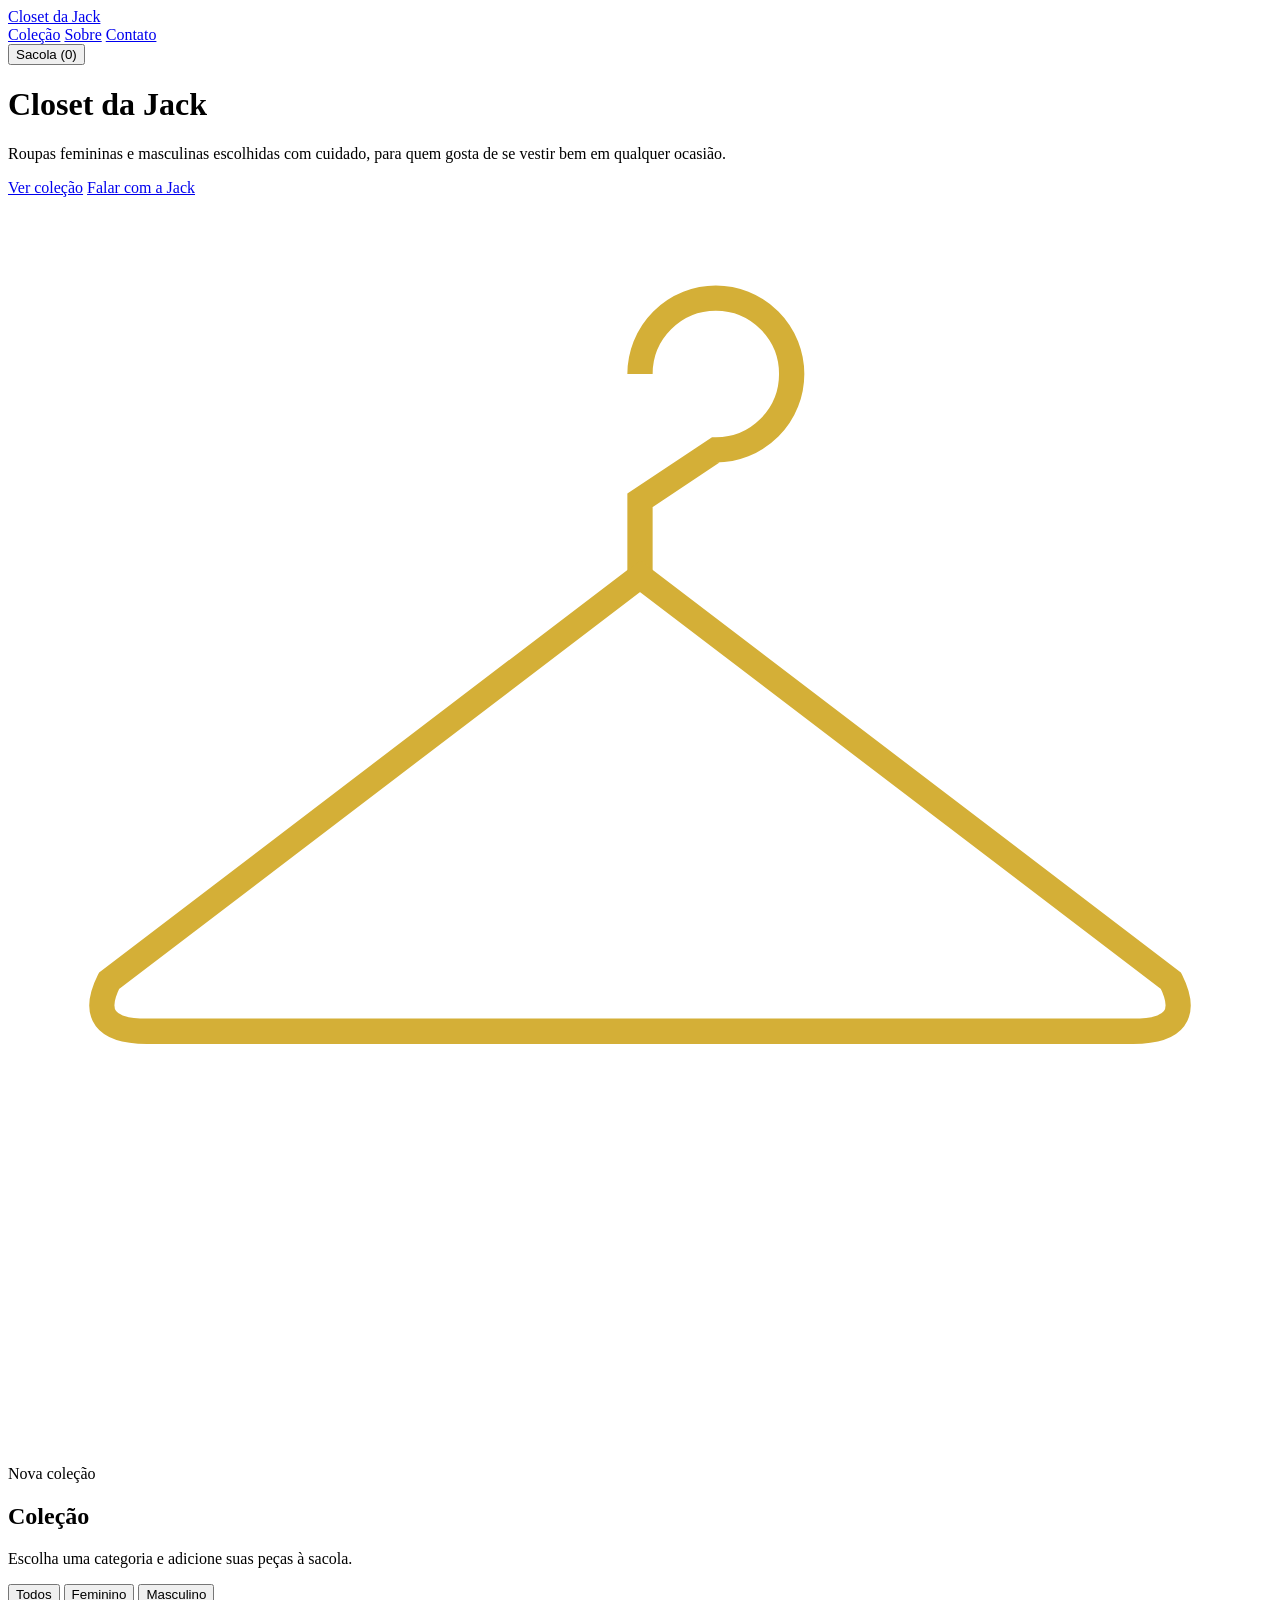
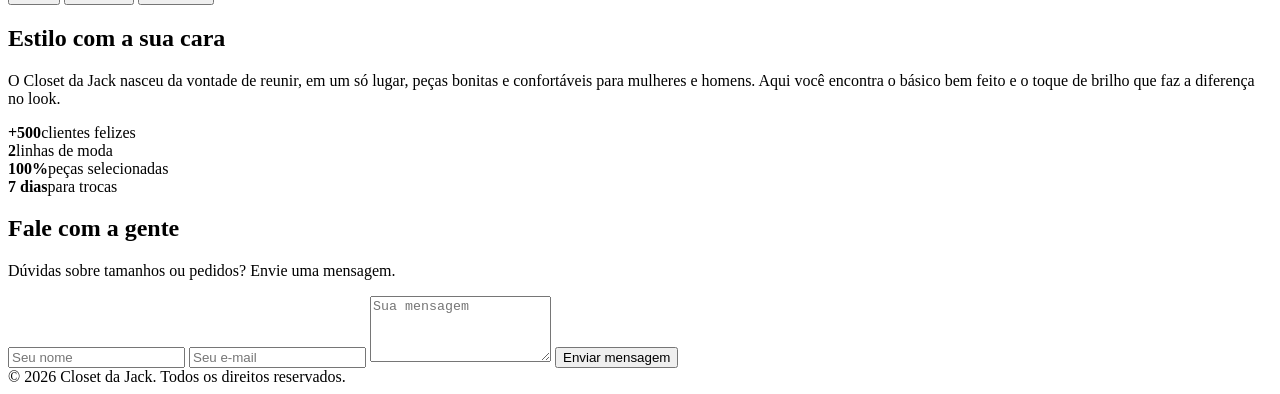
==== HTML/index.html @ cad0b284 "Criando a pasta IMG" ====
<!DOCTYPE html>
<html lang="pt-BR">
<head>
<meta charset="UTF-8">
<meta name="viewport" content="width=device-width, initial-scale=1, viewport-fit=cover">
<title>Closet da Jack – Moda feminina e masculina</title>
<link rel="preconnect" href="https://fonts.googleapis.com">
<link href="https://fonts.googleapis.com/css2?family=Cormorant+Garamond:ital,wght@0,500;0,700;1,500&family=Jost:wght@300;400;500&display=swap" rel="stylesheet">
<link rel="stylesheet" href="../css/style.css">
</head>
<body>

<header>
  <div class="bar">
    <a href="#inicio" class="logo ouro">Closet da Jack</a>
    <nav>
      <a href="#colecao">Coleção</a>
      <a href="#sobre">Sobre</a>
      <a href="#contato">Contato</a>
    </nav>
    <button class="cart" id="btnCarrinho" aria-label="Ver sacola">Sacola (<span id="qtd">0</span>)</button>
  </div>
</header>

<main id="inicio">
  <div class="hero">
    <div>
      <h1><span class="ouro">Closet</span> da Jack</h1>
      <p>Roupas femininas e masculinas escolhidas com cuidado, para quem gosta de se vestir bem em qualquer ocasião.</p>
      <a class="btn" href="#colecao">Ver coleção</a>
      <a class="btn vazado" href="#contato">Falar com a Jack</a>
    </div>
    <div class="moldura">
      <div class="interno">
        <svg viewBox="0 0 100 100" fill="none" stroke="#d4af37" stroke-width="2" aria-hidden="true">
          <path d="M50 14a6 6 0 1 1 6 6l-6 4v6"/><path d="M50 30 8 62q-2 4 3 4h78q5 0 3-4z"/>
        </svg>
        <span>Nova coleção</span>
      </div>
    </div>
  </div>

  <section id="colecao">
    <h2>Coleção</h2>
    <p class="sub">Escolha uma categoria e adicione suas peças à sacola.</p>
    <div class="filtros" id="filtros">
      <button data-cat="todos" aria-pressed="true">Todos</button>
      <button data-cat="feminino" aria-pressed="false">Feminino</button>
      <button data-cat="masculino" aria-pressed="false">Masculino</button>
    </div>
    <div class="grade" id="grade"></div>
  </section>

  <section id="sobre" class="sobre">
    <div>
      <h2>Estilo com a sua cara</h2>
      <p>O Closet da Jack nasceu da vontade de reunir, em um só lugar, peças bonitas e confortáveis para mulheres e homens. Aqui você encontra o básico bem feito e o toque de brilho que faz a diferença no look.</p>
    </div>
    <div class="numeros">
      <div><b>+500</b>clientes felizes</div>
      <div><b>2</b>linhas de moda</div>
      <div><b>100%</b>peças selecionadas</div>
      <div><b>7 dias</b>para trocas</div>
    </div>
  </section>

  <section id="contato" class="contato">
    <h2>Fale com a gente</h2>
    <p class="sub">Dúvidas sobre tamanhos ou pedidos? Envie uma mensagem.</p>
    <form id="form">
      <input type="text" id="nome" placeholder="Seu nome" required>
      <input type="email" id="email" placeholder="Seu e-mail" required>
      <textarea id="msg" rows="4" placeholder="Sua mensagem" required></textarea>
      <button class="btn" type="submit">Enviar mensagem</button>
    </form>
  </section>
</main>

<footer>© 2026 Closet da Jack. Todos os direitos reservados.</footer>
<div id="aviso" role="status"></div>

<script src="../js/script.js"></script>
</body>
</html>
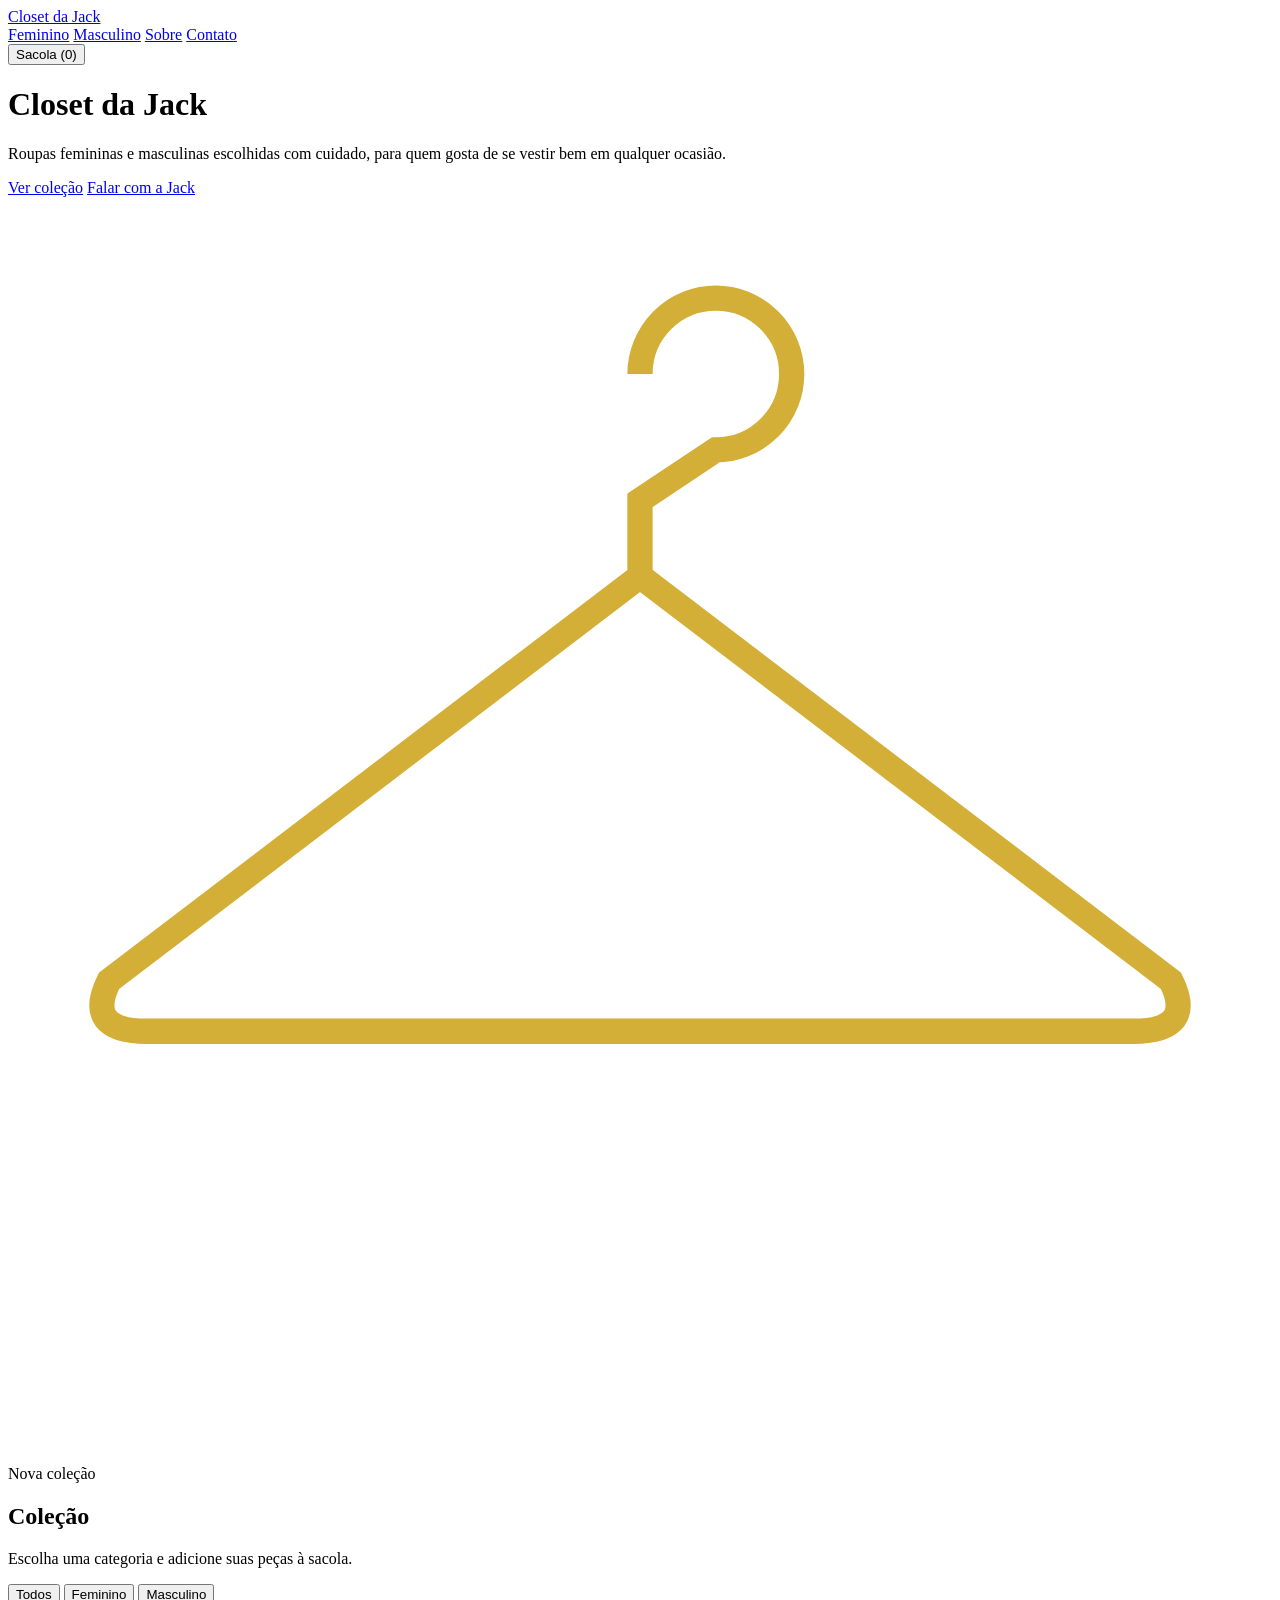
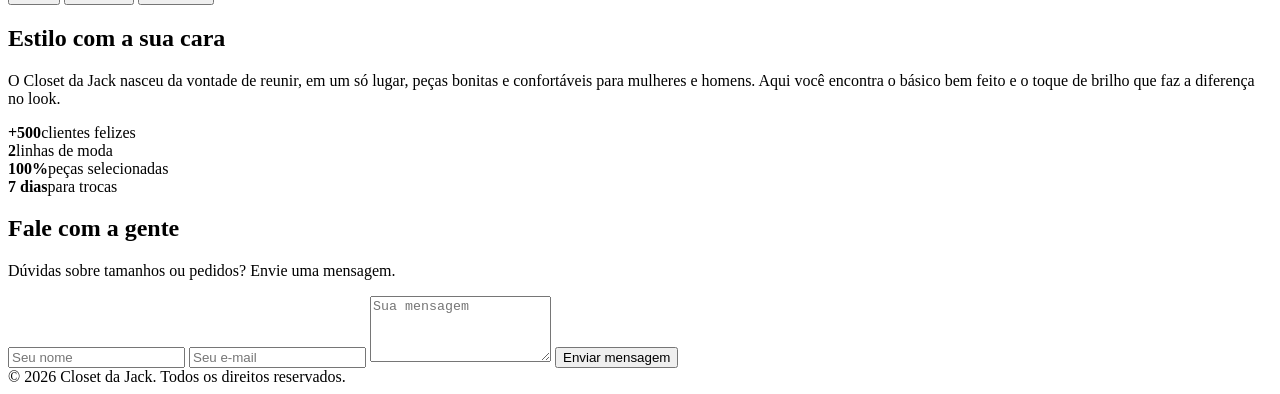
==== commit 872e66fa: "Criando os arquivos para adcionar os produtos" ====
--- a/HTML/index.html
+++ b/HTML/index.html
@@ -14,7 +14,8 @@
   <div class="bar">
     <a href="#inicio" class="logo ouro">Closet da Jack</a>
     <nav>
-      <a href="#colecao">Coleção</a>
+      <a href="feminino.html">Feminino</a>
+      <a href="masculino.html">Masculino</a>
       <a href="#sobre">Sobre</a>
       <a href="#contato">Contato</a>
     </nav>
@@ -79,6 +80,7 @@
 <footer>© 2026 Closet da Jack. Todos os direitos reservados.</footer>
 <div id="aviso" role="status"></div>
 
+<script src="../js/produtos.js"></script>
 <script src="../js/script.js"></script>
 </body>
 </html>
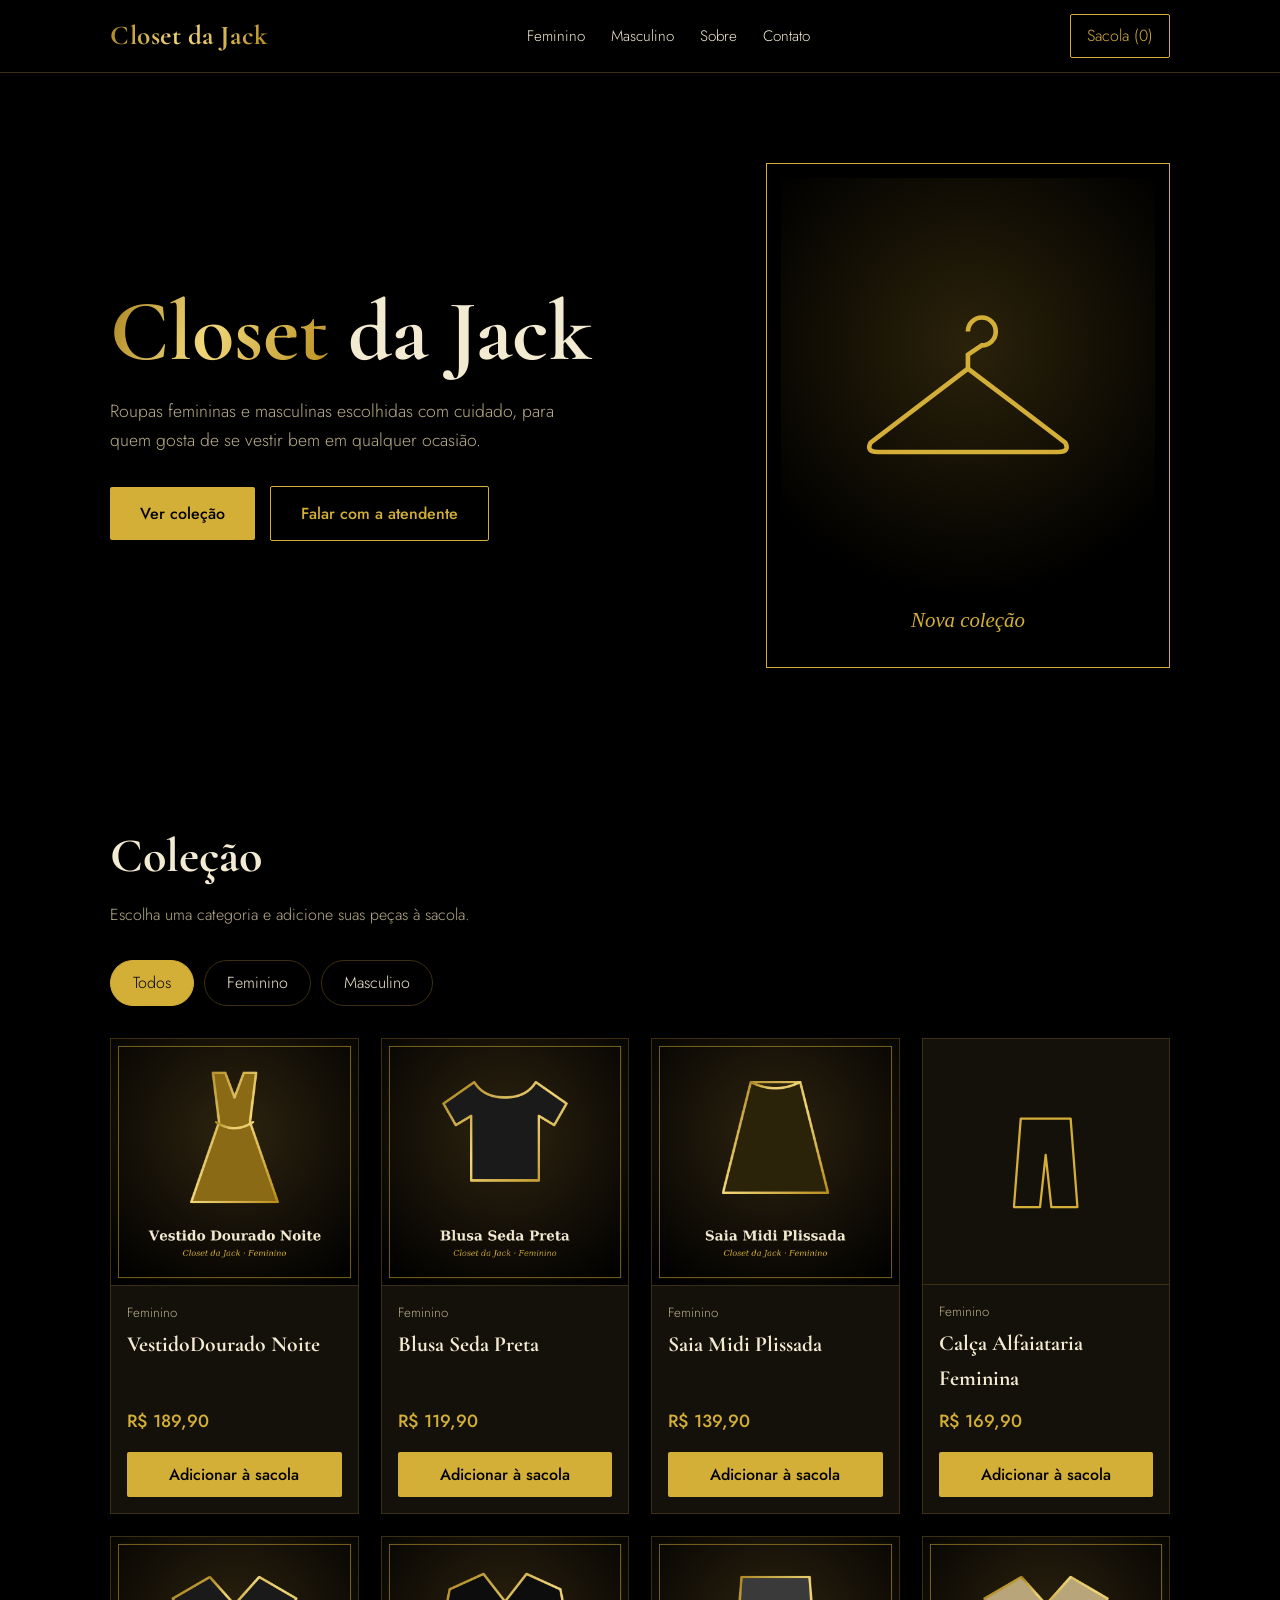
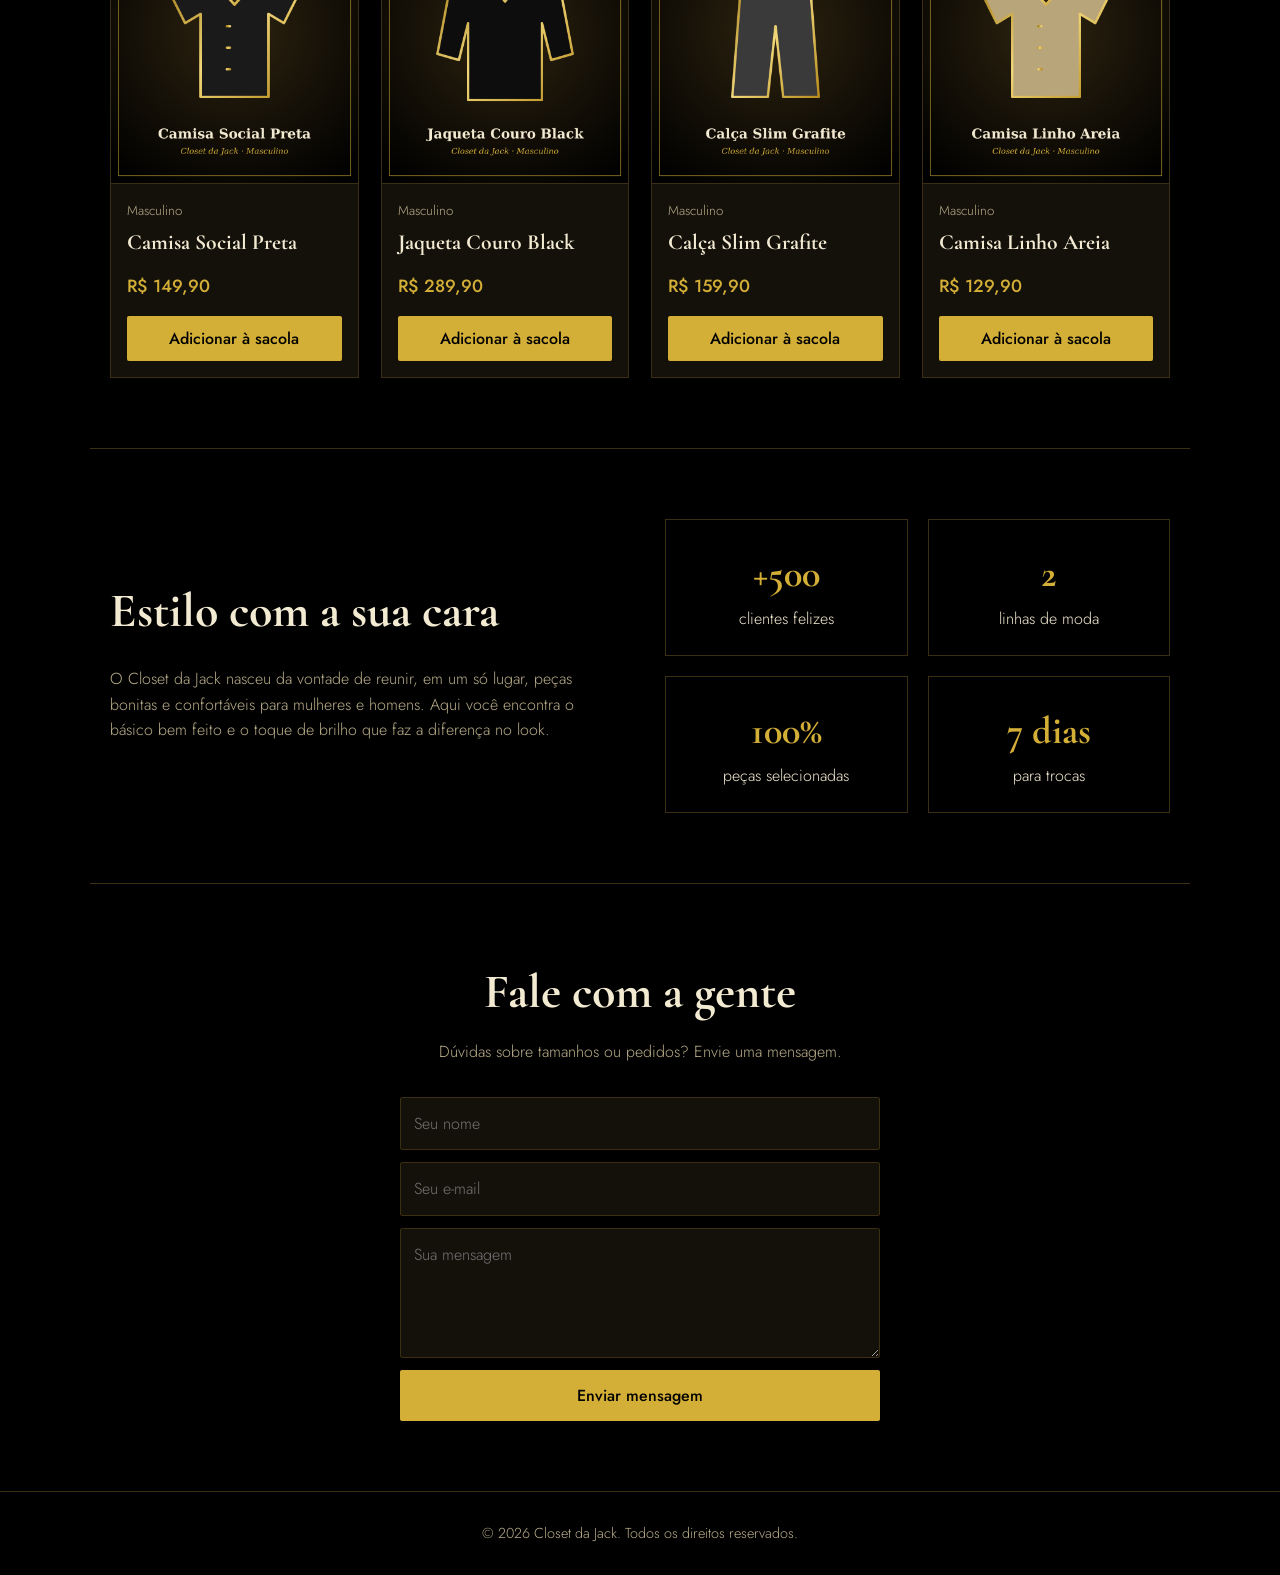
==== commit 4836b1ab: "FOTOS CONCLUIDAS" ====
--- a/HTML/index.html
+++ b/HTML/index.html
@@ -6,7 +6,7 @@
 <title>Closet da Jack – Moda feminina e masculina</title>
 <link rel="preconnect" href="https://fonts.googleapis.com">
 <link href="https://fonts.googleapis.com/css2?family=Cormorant+Garamond:ital,wght@0,500;0,700;1,500&family=Jost:wght@300;400;500&display=swap" rel="stylesheet">
-<link rel="stylesheet" href="../css/style.css">
+<link rel="stylesheet" href="../CSS/style.css">
 </head>
 <body>
 
@@ -29,7 +29,7 @@
       <h1><span class="ouro">Closet</span> da Jack</h1>
       <p>Roupas femininas e masculinas escolhidas com cuidado, para quem gosta de se vestir bem em qualquer ocasião.</p>
       <a class="btn" href="#colecao">Ver coleção</a>
-      <a class="btn vazado" href="#contato">Falar com a Jack</a>
+      <a class="btn vazado" href="#contato">Falar com a atendente</a>
     </div>
     <div class="moldura">
       <div class="interno">
@@ -80,7 +80,7 @@
 <footer>© 2026 Closet da Jack. Todos os direitos reservados.</footer>
 <div id="aviso" role="status"></div>
 
-<script src="../js/produtos.js"></script>
-<script src="../js/script.js"></script>
+<script src="../JAVASCRIPT/produtos.js"></script>
+<script src="../JAVASCRIPT/script.js"></script>
 </body>
 </html>
--- a/CSS/style.css
+++ b/CSS/style.css
@@ -0,0 +1,78 @@
+:root{
+  --preto:#000;--grafite:#14110b;--borda:#3a2f12;
+  --ouro:#d4af37;--ouro-claro:#f1d77a;--marfim:#f3ead2;--texto-suave:#b9ad8a;
+  --serif:"Cormorant Garamond",Georgia,serif;--sans:"Jost",system-ui,sans-serif;
+  box-sizing:border-box;padding-top:env(safe-area-inset-top,0px);padding-bottom:env(safe-area-inset-bottom,0px);
+}
+@media (prefers-color-scheme:dark){:root:not([data-theme="light"]){--preto:#000;--grafite:#14110b;--marfim:#f3ead2}}
+:root[data-theme="dark"]{--preto:#000;--grafite:#14110b;--marfim:#f3ead2}
+html{scroll-behavior:smooth;scroll-padding-top:calc(72px + env(safe-area-inset-top,0px))}
+*,*::before,*::after{box-sizing:border-box}
+body{margin:0;background:var(--preto);color:var(--marfim);font-family:var(--sans);font-weight:300;line-height:1.6}
+body::before{content:"";position:fixed;inset:0 0 auto;height:env(safe-area-inset-top,0px);background:var(--preto);z-index:60}
+a{color:inherit;text-decoration:none}
+:focus-visible{outline:2px solid var(--ouro);outline-offset:3px}
+.ouro{background:linear-gradient(110deg,#a8821c,var(--ouro-claro) 45%,#b98e1f);-webkit-background-clip:text;background-clip:text;color:transparent}
+
+header{position:sticky;top:env(safe-area-inset-top,0px);z-index:50;background:rgba(0,0,0,.92);backdrop-filter:blur(8px);border-bottom:1px solid var(--borda)}
+.bar{max-width:1100px;margin:auto;padding:14px 20px;display:flex;align-items:center;justify-content:space-between;gap:16px}
+.logo{font-family:var(--serif);font-size:1.7rem;font-weight:700;letter-spacing:.02em}
+nav{display:flex;gap:26px;font-size:.95rem}
+nav a:hover{color:var(--ouro)}
+.cart{background:none;border:1px solid var(--ouro);color:var(--ouro);padding:8px 16px;font:inherit;cursor:pointer;border-radius:2px}
+.cart:hover{background:var(--ouro);color:#000}
+
+.hero{max-width:1100px;margin:auto;padding:90px 20px 80px;display:grid;grid-template-columns:1.2fr .8fr;gap:50px;align-items:center}
+.hero h1{font-family:var(--serif);font-size:clamp(2.8rem,7vw,5.4rem);line-height:1;margin:0 0 22px;font-weight:700}
+.hero p{max-width:46ch;color:var(--texto-suave);font-size:1.1rem;margin:0 0 32px}
+.btn{display:inline-block;background:var(--ouro);color:#000;padding:14px 30px;font-weight:500;border:0;cursor:pointer;font-family:inherit;font-size:1rem;border-radius:2px}
+.btn:hover{background:var(--ouro-claro)}
+.btn.vazado{background:none;color:var(--ouro);border:1px solid var(--ouro);margin-left:10px}
+.btn.vazado:hover{background:var(--ouro);color:#000}
+.moldura{aspect-ratio:4/5;border:1px solid var(--ouro);padding:14px;position:relative}
+.moldura .interno{height:100%;background:radial-gradient(circle at 50% 35%,#2b220a,#000 70%);display:grid;place-items:center;text-align:center}
+.moldura svg{width:62%}
+.moldura span{position:absolute;bottom:30px;font-family:var(--serif);font-style:italic;color:var(--ouro);font-size:1.3rem}
+
+section{max-width:1100px;margin:auto;padding:70px 20px}
+h2{font-family:var(--serif);font-size:clamp(2rem,4.5vw,3rem);margin:0 0 8px;font-weight:700}
+.sub{color:var(--texto-suave);margin:0 0 32px}
+.filtros{display:flex;gap:10px;flex-wrap:wrap;margin-bottom:32px}
+.filtros button{background:none;border:1px solid var(--borda);color:var(--marfim);padding:9px 22px;font:inherit;cursor:pointer;border-radius:30px}
+.filtros button[aria-pressed="true"],.filtros button:hover{border-color:var(--ouro);color:var(--ouro)}
+.filtros button[aria-pressed="true"]{background:var(--ouro);color:#000}
+
+.grade{display:grid;grid-template-columns:repeat(auto-fill,minmax(230px,1fr));gap:22px}
+.card{background:var(--grafite);border:1px solid var(--borda);display:flex;flex-direction:column}
+.foto{aspect-ratio:1/1;display:grid;place-items:center;border-bottom:1px solid var(--borda)}
+.foto svg{width:46%;height:auto}
+.foto img{width:100%;height:100%;object-fit:cover;display:block}
+.info{padding:16px;display:flex;flex-direction:column;gap:4px;flex:1}
+.info small{color:var(--texto-suave)}
+.info h3{font-family:var(--serif);font-size:1.35rem;margin:0}
+.preco{color:var(--ouro);font-weight:500;font-size:1.1rem;margin-top:auto;padding-top:8px}
+.info .btn{margin-top:12px;padding:11px;width:100%}
+
+.sobre{display:grid;grid-template-columns:1fr 1fr;gap:50px;align-items:center;border-top:1px solid var(--borda)}
+.sobre p{color:var(--texto-suave);max-width:52ch}
+.numeros{display:grid;grid-template-columns:1fr 1fr;gap:20px}
+.numeros div{border:1px solid var(--borda);padding:24px;text-align:center}
+.numeros b{display:block;font-family:var(--serif);font-size:2.4rem;color:var(--ouro)}
+
+.contato{border-top:1px solid var(--borda);text-align:center}
+.contato form{max-width:480px;margin:28px auto 0;display:grid;gap:12px;text-align:left}
+input,textarea{width:100%;background:var(--grafite);border:1px solid var(--borda);color:var(--marfim);padding:13px;font:inherit;border-radius:2px}
+input:focus,textarea:focus{border-color:var(--ouro);outline:none}
+footer{border-top:1px solid var(--borda);text-align:center;padding:30px 20px;color:var(--texto-suave);font-size:.9rem}
+
+#aviso{position:fixed;left:50%;bottom:calc(24px + env(safe-area-inset-bottom,0px));transform:translate(-50%,30px);background:var(--ouro);color:#000;padding:12px 24px;opacity:0;pointer-events:none;transition:.3s;z-index:70;border-radius:2px}
+#aviso.show{opacity:1;transform:translate(-50%,0)}
+
+@media (max-width:760px){
+  .bar{flex-wrap:wrap;justify-content:center}
+  nav{gap:16px;font-size:.9rem}
+  .hero,.sobre{grid-template-columns:1fr;padding-top:50px}
+  .moldura{max-width:300px}
+  .btn.vazado{margin:12px 0 0}
+}
+@media (prefers-reduced-motion:reduce){*{transition:none!important;scroll-behavior:auto!important}}
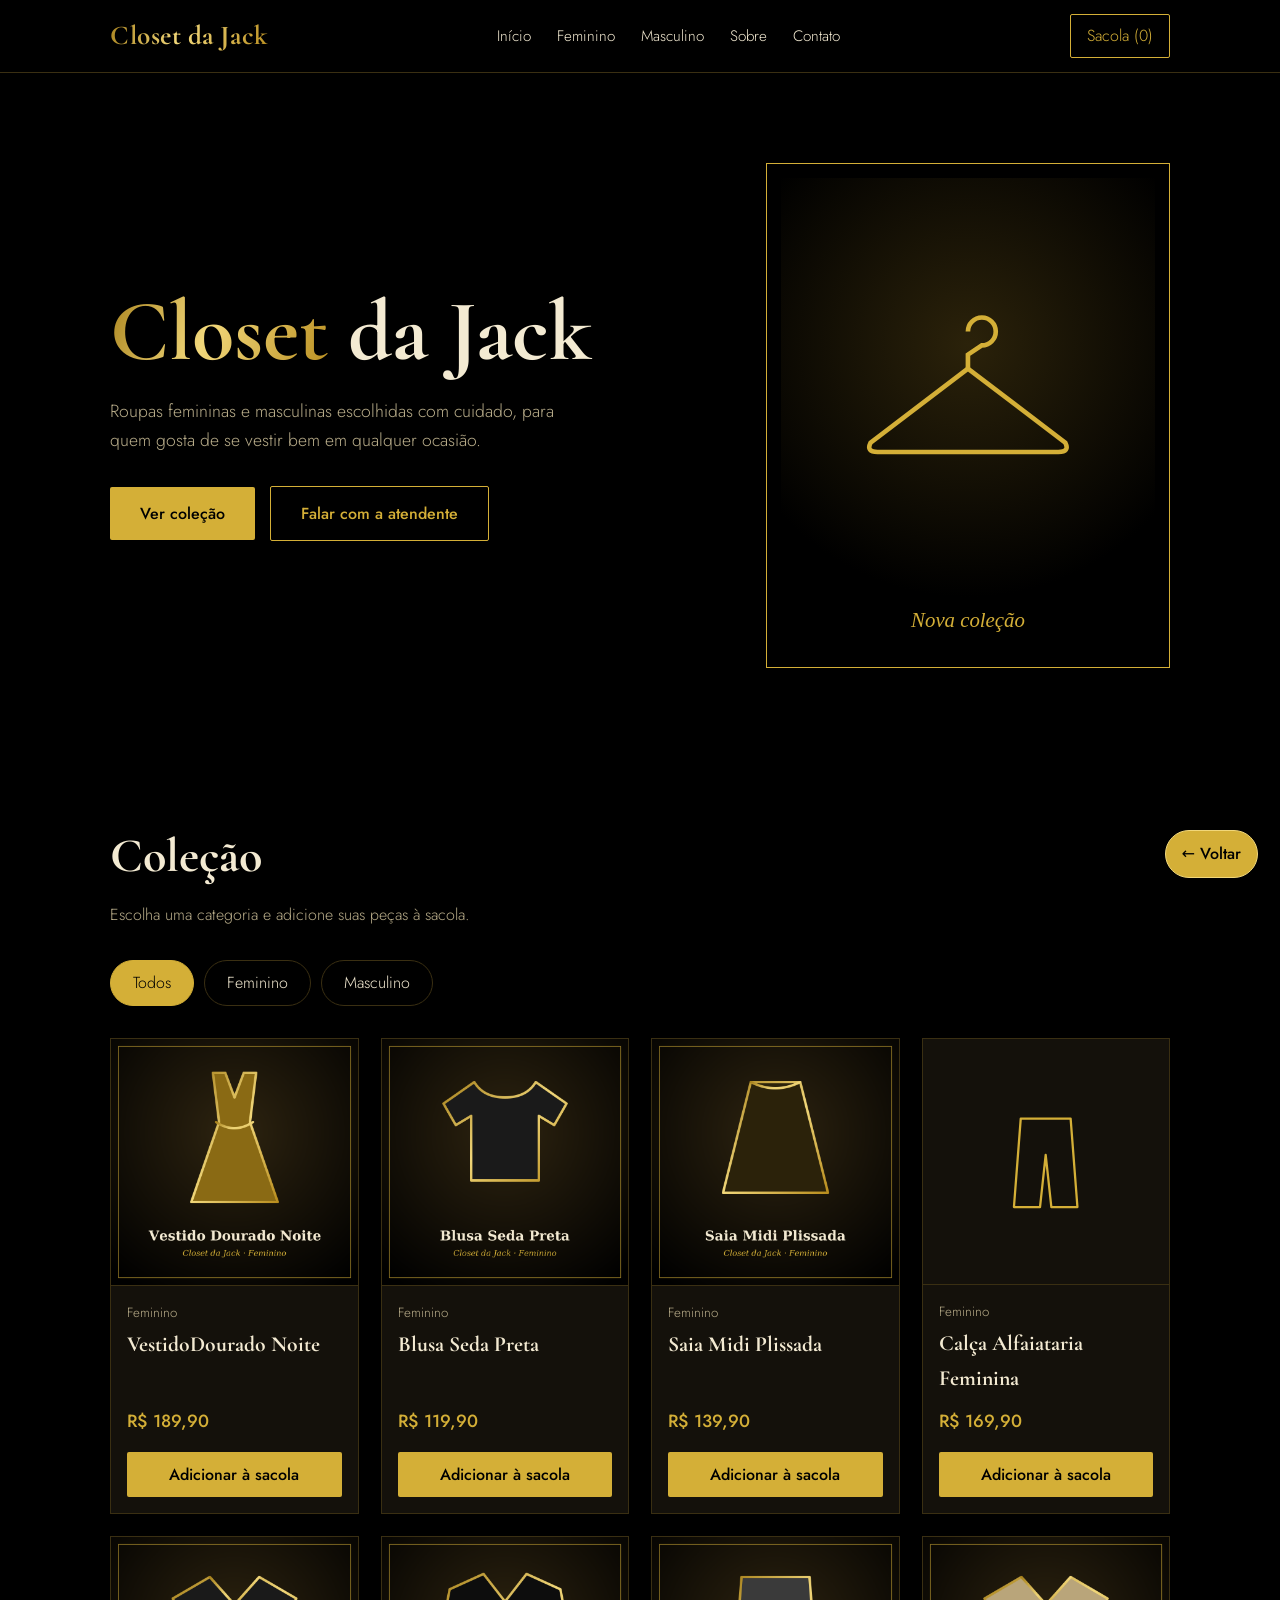
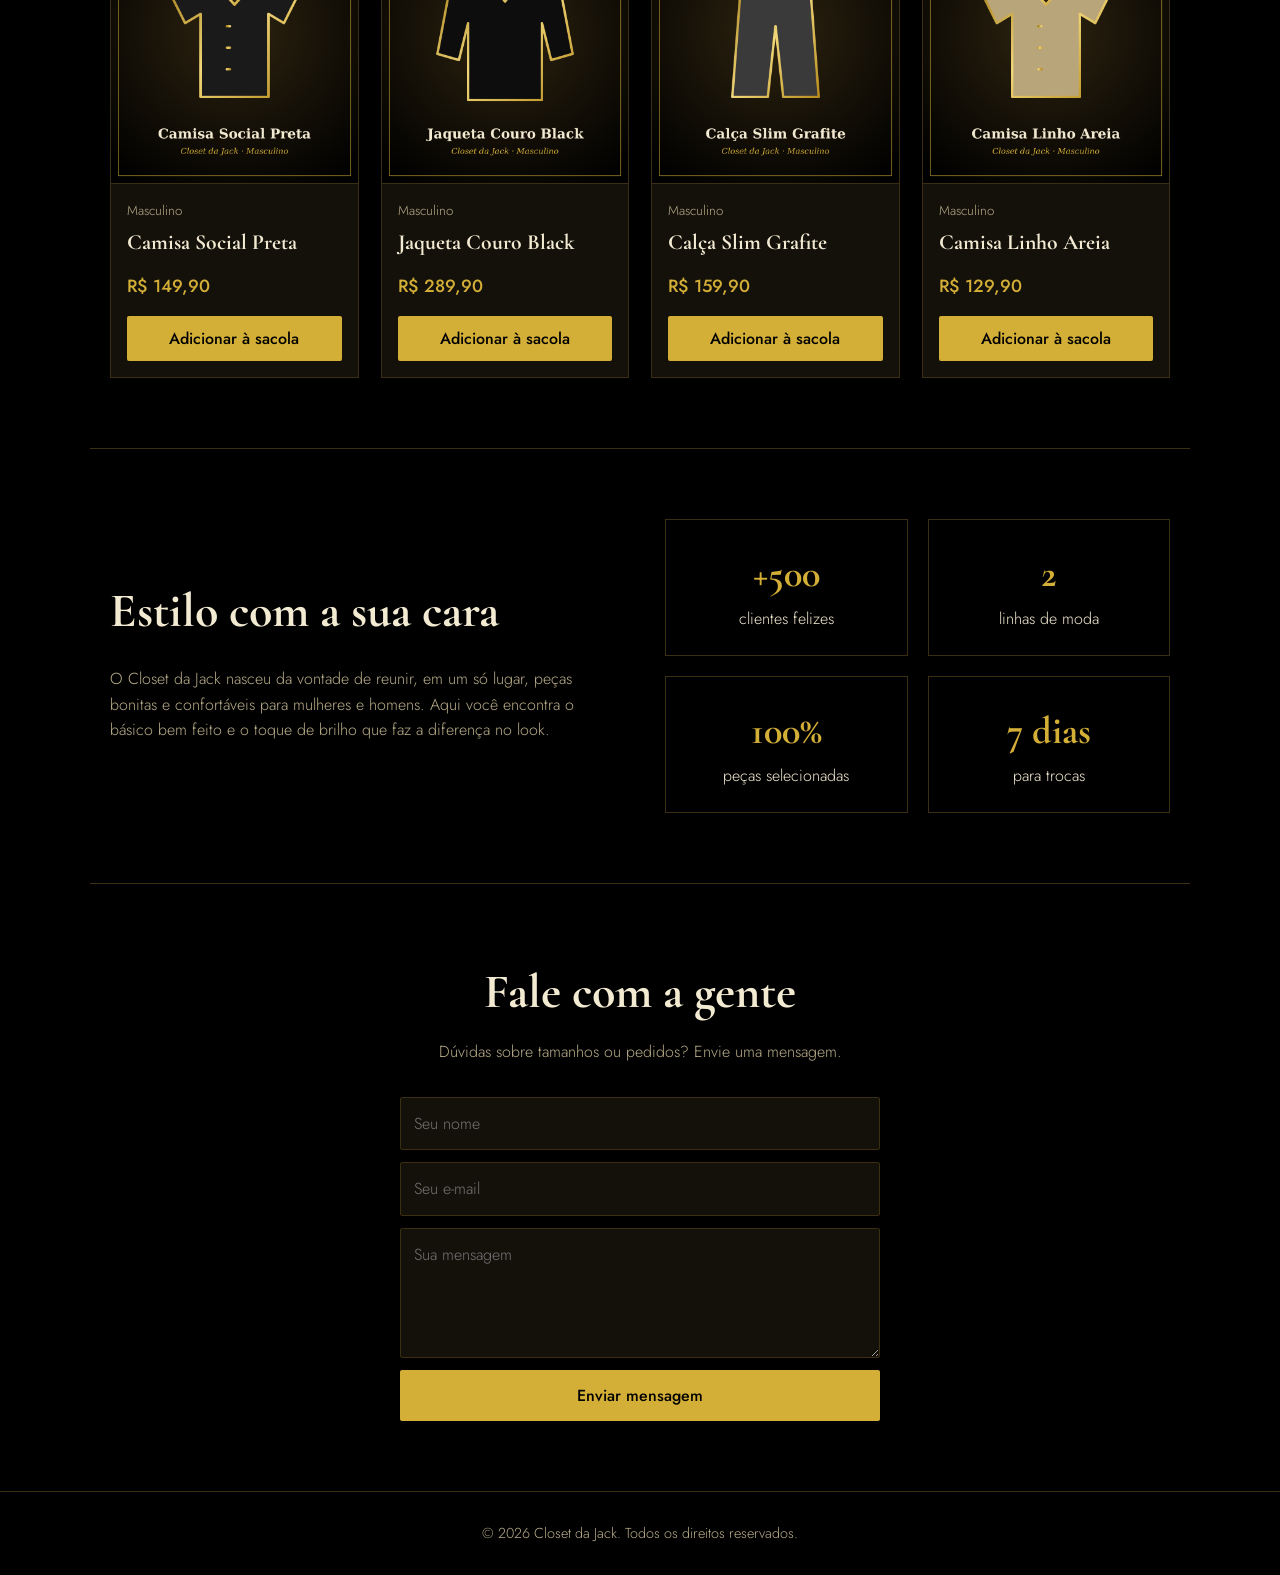
==== commit a9dabf7a: "CRIAÇÃO DAS TELAS DE SACOLA PAGAMENTO E O BOTAO VOLTAR" ====
--- a/HTML/index.html
+++ b/HTML/index.html
@@ -14,12 +14,13 @@
   <div class="bar">
     <a href="#inicio" class="logo ouro">Closet da Jack</a>
     <nav>
+      <a href="#inicio">Início</a>
       <a href="feminino.html">Feminino</a>
       <a href="masculino.html">Masculino</a>
       <a href="#sobre">Sobre</a>
       <a href="#contato">Contato</a>
     </nav>
-    <button class="cart" id="btnCarrinho" aria-label="Ver sacola">Sacola (<span id="qtd">0</span>)</button>
+    <a class="cart" href="sacola.html" aria-label="Ver sacola">Sacola (<span id="qtd">0</span>)</a>
   </div>
 </header>
 
@@ -78,6 +79,7 @@
 </main>
 
 <footer>© 2026 Closet da Jack. Todos os direitos reservados.</footer>
+<button class="voltar-inicio" id="btnVoltar" type="button">← Voltar</button>
 <div id="aviso" role="status"></div>
 
 <script src="../JAVASCRIPT/produtos.js"></script>
--- a/CSS/style.css
+++ b/CSS/style.css
@@ -19,8 +19,10 @@
 .logo{font-family:var(--serif);font-size:1.7rem;font-weight:700;letter-spacing:.02em}
 nav{display:flex;gap:26px;font-size:.95rem}
 nav a:hover{color:var(--ouro)}
-.cart{background:none;border:1px solid var(--ouro);color:var(--ouro);padding:8px 16px;font:inherit;cursor:pointer;border-radius:2px}
+.cart{display:inline-block;background:none;border:1px solid var(--ouro);color:var(--ouro);padding:8px 16px;font:inherit;cursor:pointer;border-radius:2px}
 .cart:hover{background:var(--ouro);color:#000}
+.voltar-inicio{position:fixed;right:22px;bottom:22px;z-index:45;background:var(--ouro);color:#000;padding:10px 16px;border:1px solid var(--ouro-claro);border-radius:24px;font:inherit;font-weight:500;cursor:pointer;box-shadow:0 4px 16px rgba(0,0,0,.45);transition:background .2s,transform .2s}
+.voltar-inicio:hover{background:var(--ouro-claro);transform:translateY(-3px)}
 
 .hero{max-width:1100px;margin:auto;padding:90px 20px 80px;display:grid;grid-template-columns:1.2fr .8fr;gap:50px;align-items:center}
 .hero h1{font-family:var(--serif);font-size:clamp(2.8rem,7vw,5.4rem);line-height:1;margin:0 0 22px;font-weight:700}
@@ -53,6 +55,48 @@
 .preco{color:var(--ouro);font-weight:500;font-size:1.1rem;margin-top:auto;padding-top:8px}
 .info .btn{margin-top:12px;padding:11px;width:100%}
 
+.checkout{min-height:65vh}
+.titulo-pagina{font-family:var(--serif);font-size:clamp(2.2rem,5vw,3.4rem);margin:14px 0 4px}
+.voltar-loja{display:inline-block;color:var(--ouro);margin-bottom:14px}
+.voltar-loja:hover{text-decoration:underline}
+.checkout-layout{display:grid;grid-template-columns:minmax(0,1.6fr) minmax(260px,.8fr);gap:28px;align-items:start}
+.lista-sacola,.resumo-pedido,.form-pagamento fieldset{background:var(--grafite);border:1px solid var(--borda)}
+.lista-sacola{padding:0 20px}
+.sacola-vazia{padding:18px 0;color:var(--texto-suave)}
+.item-sacola{display:grid;grid-template-columns:100px minmax(0,1fr) auto;gap:18px;align-items:center;padding:18px 0;border-bottom:1px solid var(--borda)}
+.item-sacola:last-child{border-bottom:0}
+.item-sacola-foto{aspect-ratio:1;background:#000;border:1px solid var(--borda)}
+.item-sacola-foto img{width:100%;height:100%;object-fit:cover;display:block}
+.item-sacola-foto svg{width:100%;height:100%;padding:20px}
+.item-sacola-info small,.item-sacola-info>span{color:var(--texto-suave)}
+.item-sacola-info h3{font-family:var(--serif);font-size:1.3rem;margin:0}
+.item-sacola-total{color:var(--ouro);white-space:nowrap}
+.controles-qtd{display:flex;align-items:center;gap:10px;margin-top:8px}
+.controles-qtd button{background:none;border:1px solid var(--borda);color:var(--marfim);font:inherit;min-width:32px;min-height:32px;cursor:pointer}
+.controles-qtd .remover-item{border:0;color:var(--texto-suave);text-decoration:underline;margin-left:4px}
+.resumo-pedido{padding:22px;position:sticky;top:100px}
+.resumo-pedido h2{font-size:1.8rem;margin-bottom:18px}
+.linha-total{display:flex;justify-content:space-between;gap:16px;padding:14px 0;border-top:1px solid var(--borda)}
+.linha-total strong{color:var(--ouro);white-space:nowrap}
+.aviso-frete{color:var(--texto-suave);font-size:.9rem}
+.botao-largo{display:block;width:100%;text-align:center;margin-top:18px}
+.resumo-itens{list-style:none;padding:0;margin:0 0 18px}
+.resumo-itens li{display:flex;justify-content:space-between;gap:12px;padding:8px 0;border-bottom:1px solid var(--borda)}
+.resumo-itens li strong{white-space:nowrap}
+.form-pagamento{display:grid;gap:18px}
+.form-pagamento fieldset{padding:20px;min-width:0}
+.form-pagamento legend{font-family:var(--serif);font-size:1.55rem;padding:0 8px}
+.form-pagamento>fieldset>label:not(.opcao-pagamento){display:block;margin:10px 0 4px}
+.form-pagamento input:not([type=radio]){display:block}
+.campos-duplos{display:grid;grid-template-columns:1fr 1fr;gap:12px}
+.opcao-pagamento{display:flex;align-items:center;gap:10px;padding:12px 0;border-bottom:1px solid var(--borda);cursor:pointer}
+.opcao-pagamento:last-of-type{border-bottom:0}
+.opcao-pagamento input{accent-color:var(--ouro)}
+.opcao-pagamento span{margin-left:auto;color:var(--texto-suave);font-size:.85rem}
+.confirmacao-pedido{margin-top:24px;padding:28px;border:1px solid var(--ouro);background:var(--grafite)}
+.confirmacao-pedido h2{color:var(--ouro)}
+[hidden]{display:none!important}
+
 .sobre{display:grid;grid-template-columns:1fr 1fr;gap:50px;align-items:center;border-top:1px solid var(--borda)}
 .sobre p{color:var(--texto-suave);max-width:52ch}
 .numeros{display:grid;grid-template-columns:1fr 1fr;gap:20px}
@@ -74,5 +118,13 @@
   .hero,.sobre{grid-template-columns:1fr;padding-top:50px}
   .moldura{max-width:300px}
   .btn.vazado{margin:12px 0 0}
+  .checkout-layout{grid-template-columns:1fr}
+  .resumo-pedido{position:static}
+}
+@media (max-width:480px){
+  .item-sacola{grid-template-columns:76px minmax(0,1fr);gap:12px}
+  .item-sacola-total{grid-column:2}
+  .lista-sacola{padding:0 12px}
+  .campos-duplos{grid-template-columns:1fr}
 }
 @media (prefers-reduced-motion:reduce){*{transition:none!important;scroll-behavior:auto!important}}
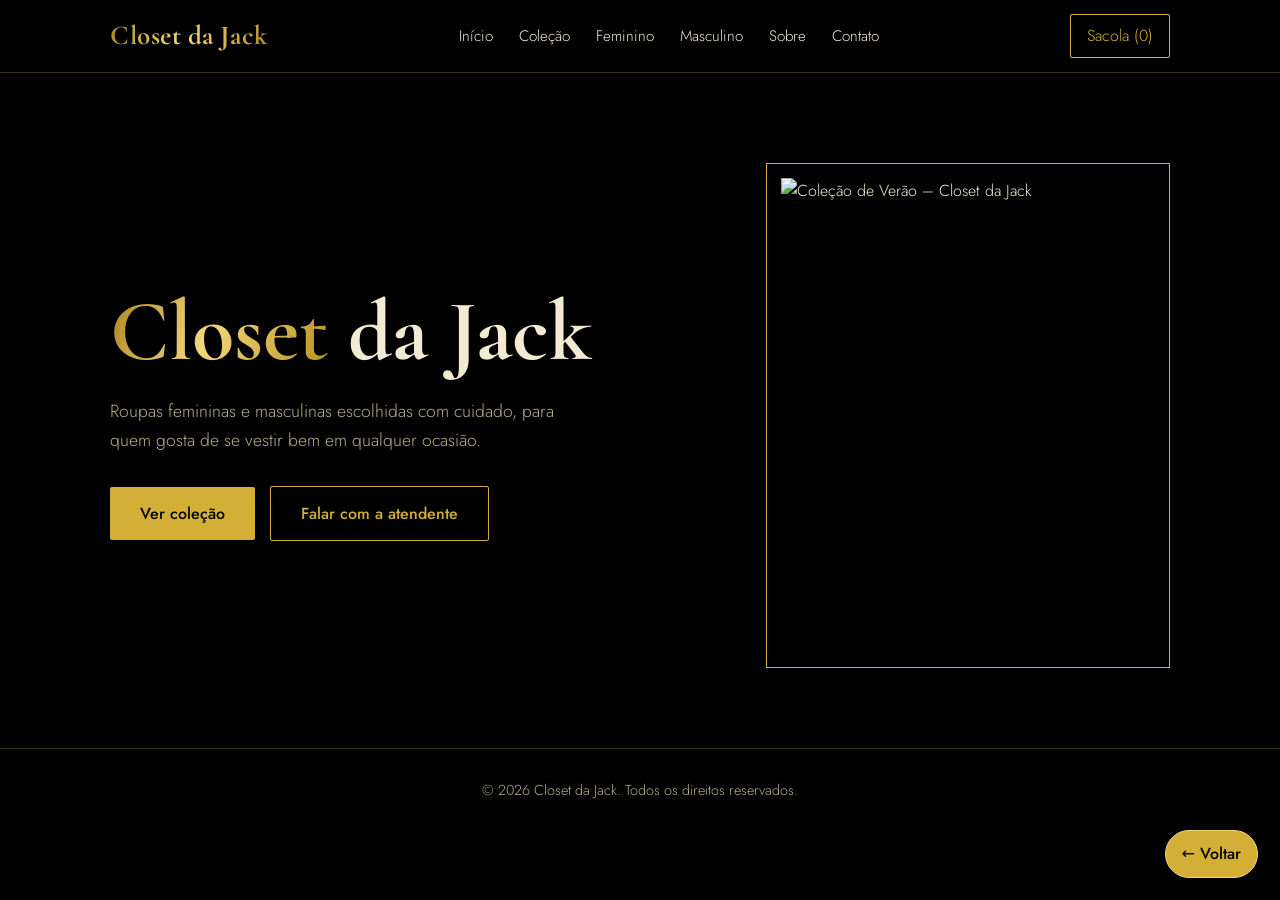
==== commit 12539be6: "IMAGEM COLECAO DE VERAO ADICIONADA" ====
--- a/HTML/index.html
+++ b/HTML/index.html
@@ -12,13 +12,14 @@
 
 <header>
   <div class="bar">
-    <a href="#inicio" class="logo ouro">Closet da Jack</a>
+    <a href="index.html#inicio" class="logo ouro">Closet da Jack</a>
     <nav>
-      <a href="#inicio">Início</a>
+      <a href="index.html#inicio">Início</a>
+      <a href="colecao.html">Coleção</a>
       <a href="feminino.html">Feminino</a>
       <a href="masculino.html">Masculino</a>
-      <a href="#sobre">Sobre</a>
-      <a href="#contato">Contato</a>
+      <a href="sobre.html">Sobre</a>
+      <a href="contato.html">Contato</a>
     </nav>
     <a class="cart" href="sacola.html" aria-label="Ver sacola">Sacola (<span id="qtd">0</span>)</a>
   </div>
@@ -29,53 +30,14 @@
     <div>
       <h1><span class="ouro">Closet</span> da Jack</h1>
       <p>Roupas femininas e masculinas escolhidas com cuidado, para quem gosta de se vestir bem em qualquer ocasião.</p>
-      <a class="btn" href="#colecao">Ver coleção</a>
-      <a class="btn vazado" href="#contato">Falar com a atendente</a>
+      <a class="btn" href="colecao.html">Ver coleção</a>
+      <a class="btn vazado" href="contato.html">Falar com a atendente</a>
     </div>
     <div class="moldura">
-      <div class="interno">
-        <svg viewBox="0 0 100 100" fill="none" stroke="#d4af37" stroke-width="2" aria-hidden="true">
-          <path d="M50 14a6 6 0 1 1 6 6l-6 4v6"/><path d="M50 30 8 62q-2 4 3 4h78q5 0 3-4z"/>
-        </svg>
-        <span>Nova coleção</span>
-      </div>
-    </div>
+  <img src="../img/colecao-verao.png" alt="Coleção de Verão – Closet da Jack">
+</div>
   </div>
 
-  <section id="colecao">
-    <h2>Coleção</h2>
-    <p class="sub">Escolha uma categoria e adicione suas peças à sacola.</p>
-    <div class="filtros" id="filtros">
-      <button data-cat="todos" aria-pressed="true">Todos</button>
-      <button data-cat="feminino" aria-pressed="false">Feminino</button>
-      <button data-cat="masculino" aria-pressed="false">Masculino</button>
-    </div>
-    <div class="grade" id="grade"></div>
-  </section>
-
-  <section id="sobre" class="sobre">
-    <div>
-      <h2>Estilo com a sua cara</h2>
-      <p>O Closet da Jack nasceu da vontade de reunir, em um só lugar, peças bonitas e confortáveis para mulheres e homens. Aqui você encontra o básico bem feito e o toque de brilho que faz a diferença no look.</p>
-    </div>
-    <div class="numeros">
-      <div><b>+500</b>clientes felizes</div>
-      <div><b>2</b>linhas de moda</div>
-      <div><b>100%</b>peças selecionadas</div>
-      <div><b>7 dias</b>para trocas</div>
-    </div>
-  </section>
-
-  <section id="contato" class="contato">
-    <h2>Fale com a gente</h2>
-    <p class="sub">Dúvidas sobre tamanhos ou pedidos? Envie uma mensagem.</p>
-    <form id="form">
-      <input type="text" id="nome" placeholder="Seu nome" required>
-      <input type="email" id="email" placeholder="Seu e-mail" required>
-      <textarea id="msg" rows="4" placeholder="Sua mensagem" required></textarea>
-      <button class="btn" type="submit">Enviar mensagem</button>
-    </form>
-  </section>
 </main>
 
 <footer>© 2026 Closet da Jack. Todos os direitos reservados.</footer>
--- a/CSS/style.css
+++ b/CSS/style.css
@@ -13,7 +13,7 @@
 a{color:inherit;text-decoration:none}
 :focus-visible{outline:2px solid var(--ouro);outline-offset:3px}
 .ouro{background:linear-gradient(110deg,#a8821c,var(--ouro-claro) 45%,#b98e1f);-webkit-background-clip:text;background-clip:text;color:transparent}
-
+    .moldura img{width:100%;height:100%;object-fit:cover;display:block}
 header{position:sticky;top:env(safe-area-inset-top,0px);z-index:50;background:rgba(0,0,0,.92);backdrop-filter:blur(8px);border-bottom:1px solid var(--borda)}
 .bar{max-width:1100px;margin:auto;padding:14px 20px;display:flex;align-items:center;justify-content:space-between;gap:16px}
 .logo{font-family:var(--serif);font-size:1.7rem;font-weight:700;letter-spacing:.02em}
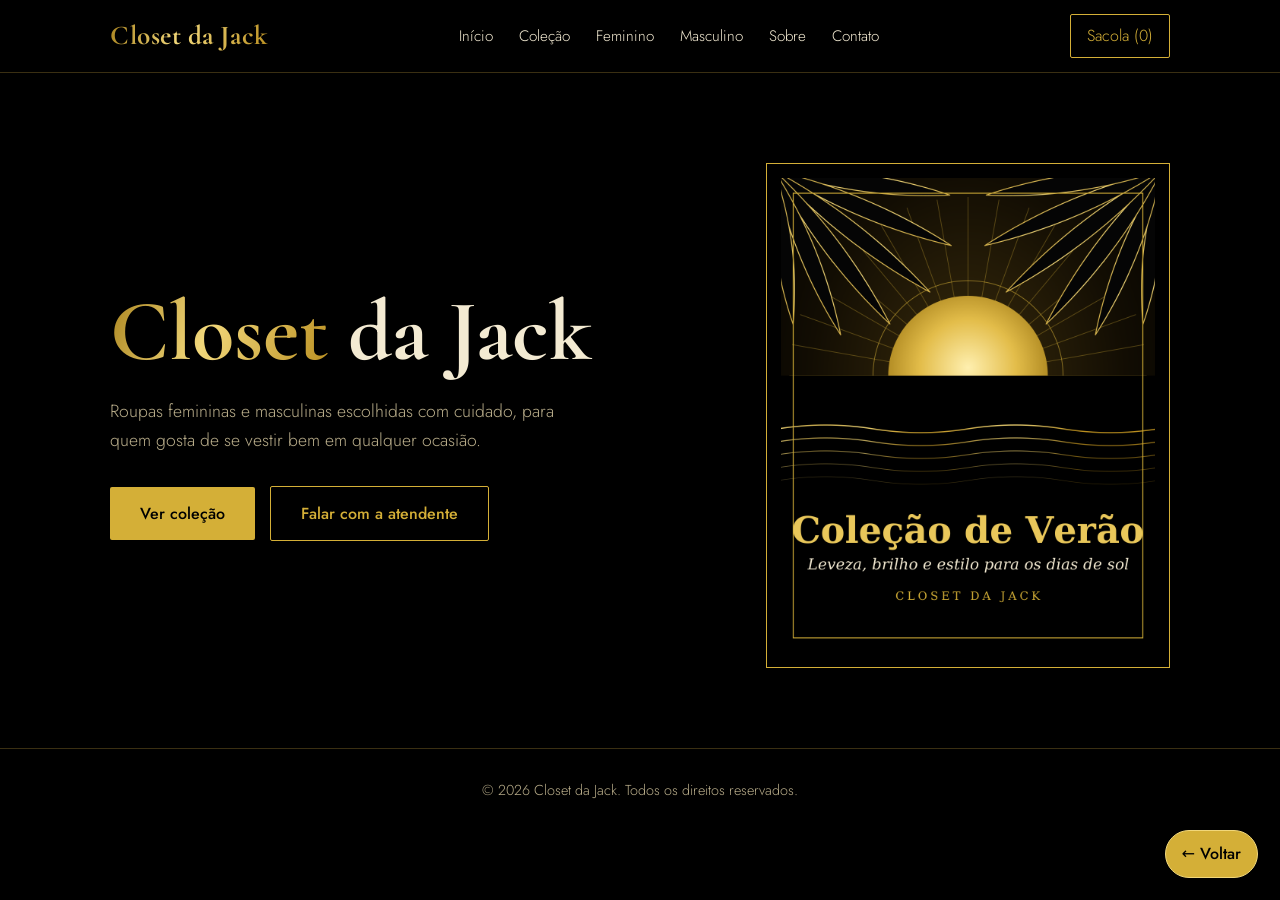
==== commit 31924d8b: "VERSAO FINAL" ====
--- a/HTML/index.html
+++ b/HTML/index.html
@@ -34,7 +34,7 @@
       <a class="btn vazado" href="contato.html">Falar com a atendente</a>
     </div>
     <div class="moldura">
-  <img src="../img/colecao-verao.png" alt="Coleção de Verão – Closet da Jack">
+  <img src="../IMG/colecao-verao.png" alt="Coleção de Verão – Closet da Jack">
 </div>
   </div>
 
--- a/CSS/style.css
+++ b/CSS/style.css
@@ -44,9 +44,15 @@
 .filtros button[aria-pressed="true"],.filtros button:hover{border-color:var(--ouro);color:var(--ouro)}
 .filtros button[aria-pressed="true"]{background:var(--ouro);color:#000}
 
+.toolbar-listagem{display:grid;grid-template-columns:1.4fr 0.8fr 0.8fr;gap:14px;align-items:end;margin-bottom:28px;padding:18px;border:1px solid var(--borda);background:rgba(20,17,11,.9)}
+.campo-pesquisa,.campo-select{display:grid;gap:8px;color:var(--texto-suave);font-size:.82rem;text-transform:uppercase;letter-spacing:.06em}
+.campo-pesquisa input,.campo-select select{width:100%;padding:12px 14px;border:1px solid var(--borda);background:var(--preto);color:var(--marfim);font:inherit;border-radius:2px}
+.campo-pesquisa input:focus,.campo-select select:focus{border-color:var(--ouro);outline:none}
+
 .grade{display:grid;grid-template-columns:repeat(auto-fill,minmax(230px,1fr));gap:22px}
+.lista-vazia{grid-column:1/-1;padding:32px 20px;border:1px dashed var(--borda);text-align:center;color:var(--texto-suave);background:rgba(20,17,11,.7)}
 .card{background:var(--grafite);border:1px solid var(--borda);display:flex;flex-direction:column}
-.foto{aspect-ratio:1/1;display:grid;place-items:center;border-bottom:1px solid var(--borda)}
+.foto{width:100%;aspect-ratio:1/1;display:grid;place-items:center;padding:0;background:var(--grafite);color:inherit;border:0;border-bottom:1px solid var(--borda);font:inherit;cursor:pointer}
 .foto svg{width:46%;height:auto}
 .foto img{width:100%;height:100%;object-fit:cover;display:block}
 .info{padding:16px;display:flex;flex-direction:column;gap:4px;flex:1}
@@ -127,4 +133,82 @@
   .lista-sacola{padding:0 12px}
   .campos-duplos{grid-template-columns:1fr}
 }
-@media (prefers-reduced-motion:reduce){*{transition:none!important;scroll-behavior:auto!important}}+@media (prefers-reduced-motion:reduce){*{transition:none!important;scroll-behavior:auto!important}}
+/* ===== Sacola, tamanhos e login ===== */
+.acoes{display:flex;gap:10px;align-items:center}
+.overlay{position:fixed;inset:0;background:rgba(0,0,0,.75);opacity:0;pointer-events:none;transition:opacity .25s;z-index:80}
+.overlay.ativo{opacity:1;pointer-events:auto}
+body.trava{overflow:hidden}
+.painel{position:fixed;z-index:90;background:var(--grafite);border:1px solid var(--borda);color:var(--marfim);visibility:hidden;opacity:0;transition:.28s}
+.painel.aberto{visibility:visible;opacity:1}
+.painel .btn.vazado{margin:0}
+.modal{left:50%;top:50%;width:min(860px,94vw);max-height:90vh;overflow:auto;padding:30px;transform:translate(-50%,-46%)}
+.modal.aberto{transform:translate(-50%,-50%)}
+.modal.estreito{width:min(430px,94vw)}
+.drawer{top:0;right:0;height:100%;width:min(440px,100%);display:flex;flex-direction:column;transform:translateX(40px)}
+.drawer.aberto{transform:none}
+.fechar{position:absolute;top:10px;right:14px;background:none;border:0;color:var(--ouro);font-size:2rem;line-height:1;cursor:pointer}
+
+/* Janela do produto */
+.det{display:grid;grid-template-columns:1fr 1fr;gap:30px;align-items:start}
+.det-foto{aspect-ratio:1/1;border:1px solid var(--borda);display:grid;place-items:center;overflow:hidden}
+.det-foto img{width:100%;height:100%;object-fit:cover;display:block}
+.det-foto svg{width:46%}
+.det-info{display:flex;flex-direction:column;gap:10px}
+.det-info h2{margin:0;font-size:2rem}
+.det-info .preco{margin:0;padding:0;font-size:1.5rem}
+.rot{margin-top:6px;font-weight:500}
+.tams{display:flex;gap:8px;flex-wrap:wrap}
+.tam{min-width:50px;padding:10px 14px;background:none;border:1px solid var(--borda);color:var(--marfim);font:inherit;cursor:pointer}
+.tam:hover{border-color:var(--ouro)}
+.tam.on{background:var(--ouro);border-color:var(--ouro);color:#000}
+.qtd{display:inline-flex;align-items:center;border:1px solid var(--borda);width:max-content}
+.qtd button{width:38px;height:38px;background:none;border:0;color:var(--ouro);font-size:1.2rem;cursor:pointer}
+.qtd span{min-width:34px;text-align:center}
+.erro{color:#ff8a8a;min-height:1.2em;margin:0;font-size:.9rem}
+
+/* Sacola */
+.painel-topo{display:flex;align-items:center;justify-content:space-between;padding:18px 22px;border-bottom:1px solid var(--borda)}
+.painel-topo h3{margin:0;font-family:var(--serif);font-size:1.7rem}
+.painel-topo .fechar{position:static}
+.corpo{flex:1;overflow:auto;padding:16px 22px}
+.vazio{padding:50px 22px;text-align:center;color:var(--texto-suave)}
+.frete-bar{margin-bottom:14px;font-size:.9rem;color:var(--texto-suave)}
+.frete-bar p{margin:0}
+.barra{height:6px;background:var(--borda);margin-top:8px}
+.barra i{display:block;height:100%;background:var(--ouro);transition:width .3s}
+.item{display:grid;grid-template-columns:76px 1fr auto;gap:14px;padding:14px 0;border-bottom:1px solid var(--borda);align-items:start}
+.item small{display:block;color:var(--texto-suave)}
+.mini-foto{width:76px;height:76px;border:1px solid var(--borda);display:grid;place-items:center;overflow:hidden}
+.mini-foto img{width:100%;height:100%;object-fit:cover;display:block}
+.mini-foto svg{width:50%}
+.linha{display:flex;align-items:center;justify-content:space-between;gap:10px;margin-top:8px}
+.x{background:none;border:0;color:var(--texto-suave);font-size:1.4rem;cursor:pointer}
+.x:hover{color:var(--ouro)}
+.link{background:none;border:0;padding:0;color:var(--ouro);font:inherit;text-decoration:underline;cursor:pointer}
+.corpo .link{margin-top:14px}
+.resumo{padding:18px 22px;border-top:1px solid var(--ouro);display:grid;gap:8px;background:var(--preto)}
+.resumo div{display:flex;justify-content:space-between}
+.resumo .total{font-size:1.25rem;font-weight:500;color:var(--ouro)}
+.resumo .btn{width:100%}
+
+/* Login e cadastro */
+.painel label{display:grid;gap:6px;margin-bottom:14px;font-size:.95rem}
+.painel h2{margin-bottom:16px}
+.abas{display:flex;margin:12px 0 22px;border-bottom:1px solid var(--borda)}
+.abas button{flex:1;background:none;border:0;border-bottom:2px solid transparent;color:var(--texto-suave);padding:12px;font:inherit;cursor:pointer}
+.abas button.on{color:var(--ouro);border-color:var(--ouro)}
+.troca{text-align:center;margin:16px 0 0;color:var(--texto-suave)}
+.painel form .btn{width:100%}
+.perfil{display:flex;gap:16px;align-items:center;margin:20px 0}
+.perfil small{display:block;color:var(--texto-suave)}
+.avatar{width:56px;height:56px;border-radius:50%;background:var(--ouro);color:#000;display:grid;place-items:center;font-family:var(--serif);font-size:1.8rem;font-weight:700}
+.ok{text-align:center;padding:10px 0}
+.check{width:70px;height:70px;border-radius:50%;border:2px solid var(--ouro);color:var(--ouro);display:grid;place-items:center;font-size:2rem;margin:0 auto 16px}
+
+@media (max-width:760px){
+  .det{grid-template-columns:1fr}
+  .modal{padding:22px}
+  .acoes{gap:6px}
+  .cart{padding:8px 10px;font-size:.9rem}
+}
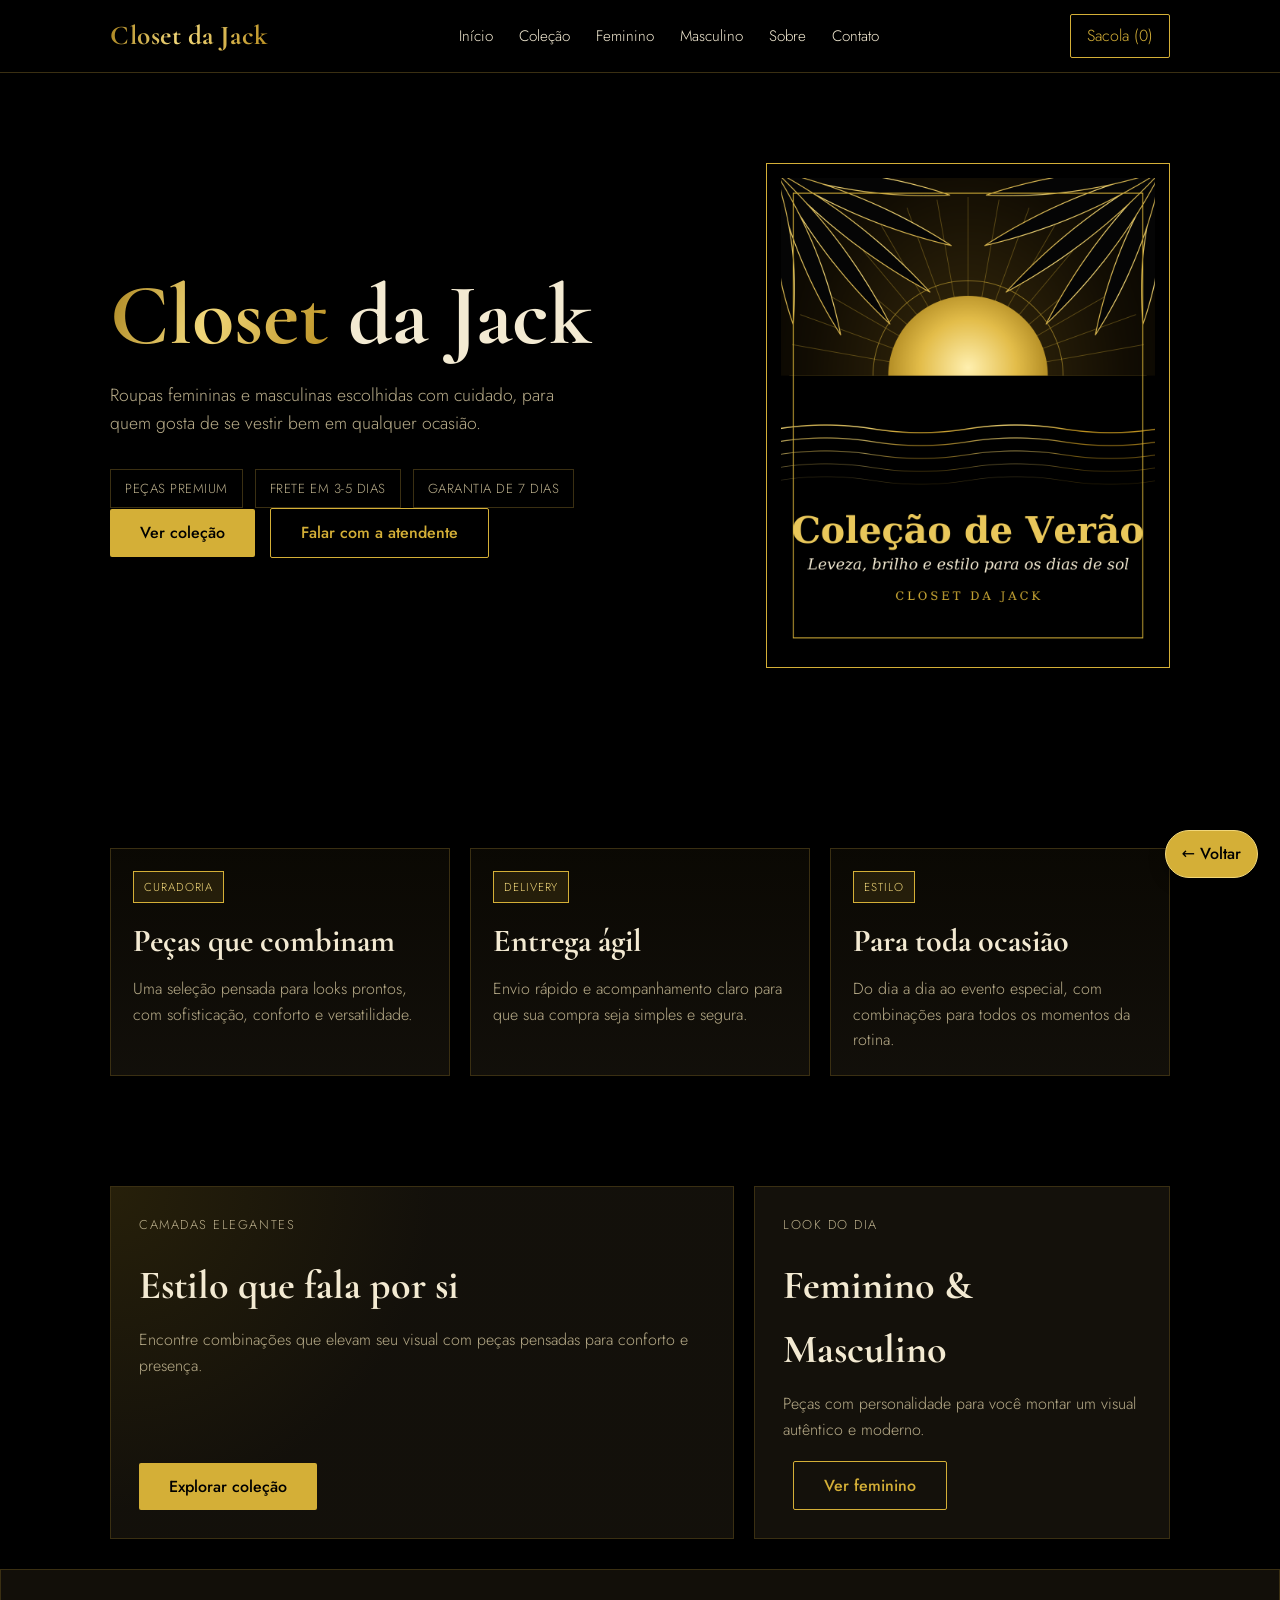
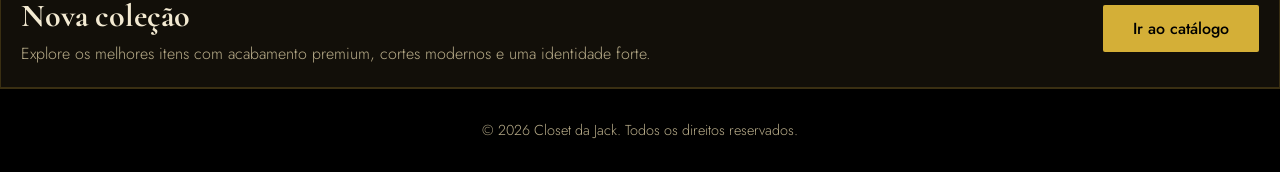
==== commit f30563fa: "VERSAO FINAL 1.0" ====
--- a/HTML/index.html
+++ b/HTML/index.html
@@ -30,14 +30,63 @@
     <div>
       <h1><span class="ouro">Closet</span> da Jack</h1>
       <p>Roupas femininas e masculinas escolhidas com cuidado, para quem gosta de se vestir bem em qualquer ocasião.</p>
+      <div class="hero-badges">
+        <span>Peças premium</span>
+        <span>Frete em 3-5 dias</span>
+        <span>Garantia de 7 dias</span>
+      </div>
       <a class="btn" href="colecao.html">Ver coleção</a>
       <a class="btn vazado" href="contato.html">Falar com a atendente</a>
     </div>
     <div class="moldura">
-  <img src="../IMG/colecao-verao.png" alt="Coleção de Verão – Closet da Jack">
-</div>
+      <img src="../IMG/colecao-verao.png" alt="Coleção de Verão – Closet da Jack">
+    </div>
   </div>
 
+  <section class="destaques-grid" aria-label="Destaques da loja">
+    <article class="feature-card">
+      <span class="badge">Curadoria</span>
+      <h3>Peças que combinam</h3>
+      <p>Uma seleção pensada para looks prontos, com sofisticação, conforto e versatilidade.</p>
+    </article>
+    <article class="feature-card">
+      <span class="badge">Delivery</span>
+      <h3>Entrega ágil</h3>
+      <p>Envio rápido e acompanhamento claro para que sua compra seja simples e segura.</p>
+    </article>
+    <article class="feature-card">
+      <span class="badge">Estilo</span>
+      <h3>Para toda ocasião</h3>
+      <p>Do dia a dia ao evento especial, com combinações para todos os momentos da rotina.</p>
+    </article>
+  </section>
+
+  <section class="bento" aria-label="Categorias em destaque">
+    <article class="bento-card grande">
+      <div>
+        <p class="eyebrow">Camadas elegantes</p>
+        <h3>Estilo que fala por si</h3>
+        <p>Encontre combinações que elevam seu visual com peças pensadas para conforto e presença.</p>
+      </div>
+      <a class="btn" href="colecao.html">Explorar coleção</a>
+    </article>
+    <article class="bento-card">
+      <div>
+        <p class="eyebrow">Look do dia</p>
+        <h3>Feminino & Masculino</h3>
+        <p>Peças com personalidade para você montar um visual autêntico e moderno.</p>
+      </div>
+      <a class="btn vazado" href="feminino.html">Ver feminino</a>
+    </article>
+  </section>
+
+  <div class="catalogo-cta">
+    <div>
+      <h3>Nova coleção</h3>
+      <p>Explore os melhores itens com acabamento premium, cortes modernos e uma identidade forte.</p>
+    </div>
+    <a class="btn" href="colecao.html">Ir ao catálogo</a>
+  </div>
 </main>
 
 <footer>© 2026 Closet da Jack. Todos os direitos reservados.</footer>
--- a/CSS/style.css
+++ b/CSS/style.css
@@ -27,7 +27,7 @@
 .hero{max-width:1100px;margin:auto;padding:90px 20px 80px;display:grid;grid-template-columns:1.2fr .8fr;gap:50px;align-items:center}
 .hero h1{font-family:var(--serif);font-size:clamp(2.8rem,7vw,5.4rem);line-height:1;margin:0 0 22px;font-weight:700}
 .hero p{max-width:46ch;color:var(--texto-suave);font-size:1.1rem;margin:0 0 32px}
-.btn{display:inline-block;background:var(--ouro);color:#000;padding:14px 30px;font-weight:500;border:0;cursor:pointer;font-family:inherit;font-size:1rem;border-radius:2px}
+.btn{display:inline-flex;align-items:center;justify-content:center;background:var(--ouro);color:#000;padding:14px 30px;font-weight:500;border:0;cursor:pointer;font-family:inherit;font-size:1rem;border-radius:2px;line-height:1.2}
 .btn:hover{background:var(--ouro-claro)}
 .btn.vazado{background:none;color:var(--ouro);border:1px solid var(--ouro);margin-left:10px}
 .btn.vazado:hover{background:var(--ouro);color:#000}
@@ -101,6 +101,40 @@
 .opcao-pagamento span{margin-left:auto;color:var(--texto-suave);font-size:.85rem}
 .confirmacao-pedido{margin-top:24px;padding:28px;border:1px solid var(--ouro);background:var(--grafite)}
 .confirmacao-pedido h2{color:var(--ouro)}
+.hero-badges{display:flex;flex-wrap:wrap;gap:12px;margin-top:18px}
+.hero-badges span{display:inline-flex;align-items:center;justify-content:center;padding:8px 14px;border:1px solid var(--borda);color:var(--texto-suave);font-size:.82rem;letter-spacing:.04em;text-transform:uppercase}
+.destaques-grid{display:grid;grid-template-columns:repeat(3,minmax(0,1fr));gap:20px;margin-top:30px}
+.feature-card{padding:22px;border:1px solid var(--borda);background:linear-gradient(180deg,rgba(58,47,18,.18),rgba(20,17,11,.9));min-height:170px}
+.feature-card h3{margin:0 0 10px;font-family:var(--serif);font-size:2rem}
+.feature-card p{margin:0;color:var(--texto-suave)}
+.feature-card .badge{display:inline-block;margin-bottom:12px;padding:6px 10px;background:rgba(212,175,55,.12);border:1px solid var(--ouro);color:var(--ouro-claro);font-size:.72rem;letter-spacing:.08em;text-transform:uppercase}
+.bento{display:grid;grid-template-columns:1.2fr .8fr;gap:20px;margin:40px auto 0;max-width:1100px;padding:0 20px}
+.bento-card{padding:28px;border:1px solid var(--borda);background:var(--grafite);display:flex;flex-direction:column;justify-content:space-between;min-height:260px}
+.bento-card.grande{background:radial-gradient(circle at top left, rgba(212,175,55,.18), rgba(20,17,11,.95) 45%)}
+.bento-card h3{font-family:var(--serif);font-size:2.5rem;margin:0 0 10px}
+.bento-card p{margin:0 0 18px;color:var(--texto-suave)}
+.bento-card .btn{align-self:flex-start}
+.catalogo-cta{display:flex;justify-content:space-between;align-items:center;gap:16px;margin-top:30px;padding:20px;border:1px solid var(--borda);background:rgba(20,17,11,.9)}
+.catalogo-cta h3{margin:0;font-family:var(--serif);font-size:2rem}
+.catalogo-cta p{margin:0;color:var(--texto-suave)}
+.producto-layout{display:grid;grid-template-columns:1fr 1fr;gap:32px;align-items:center;padding:30px 0 24px}
+.det-foto-grande{min-height:500px}
+.produto-info{display:flex;flex-direction:column;gap:14px}
+.produto-titulo{margin:0}
+.eyebrow{color:var(--ouro);font-size:.8rem;letter-spacing:.12em;text-transform:uppercase}
+.produto-meta{display:flex;align-items:center;gap:16px;flex-wrap:wrap}
+.produto-preco{font-size:2rem;padding:0}
+.badge-estoque{display:inline-flex;padding:6px 10px;border:1px solid rgba(212,175,55,.7);background:rgba(212,175,55,.12);color:var(--ouro-claro);font-size:.75rem;letter-spacing:.08em;text-transform:uppercase}
+.produto-descricao{margin:0;color:var(--texto-suave);max-width:56ch}
+.lista-caracteristicas{display:flex;flex-wrap:wrap;gap:10px}
+.lista-caracteristicas span{padding:8px 12px;border:1px solid var(--borda);color:var(--texto-suave);font-size:.8rem}
+.selecao-produto{display:grid;gap:8px}
+.produto-acoes{display:flex;flex-wrap:wrap;gap:16px;align-items:center;margin-top:8px}
+.produto-vazio{text-align:center;padding:60px 20px}
+.produto-lateral{padding-top:12px}
+.info-card{border:1px solid var(--borda);padding:22px;background:var(--grafite)}
+.info-card h2{margin:0 0 10px;font-family:var(--serif);font-size:2rem}
+.info-card ul{margin:0;padding-left:18px;color:var(--texto-suave);display:grid;gap:8px}
 [hidden]{display:none!important}
 
 .sobre{display:grid;grid-template-columns:1fr 1fr;gap:50px;align-items:center;border-top:1px solid var(--borda)}
@@ -108,9 +142,18 @@
 .numeros{display:grid;grid-template-columns:1fr 1fr;gap:20px}
 .numeros div{border:1px solid var(--borda);padding:24px;text-align:center}
 .numeros b{display:block;font-family:var(--serif);font-size:2.4rem;color:var(--ouro)}
+.valores{display:grid;grid-template-columns:repeat(3,minmax(0,1fr));gap:18px;margin-top:22px}
+.valores .card-valor{padding:22px;border:1px solid var(--borda);background:var(--grafite)}
+.valores h3{margin:0 0 8px;font-family:var(--serif);font-size:1.8rem}
+.valores p{margin:0;color:var(--texto-suave)}
 
 .contato{border-top:1px solid var(--borda);text-align:center}
-.contato form{max-width:480px;margin:28px auto 0;display:grid;gap:12px;text-align:left}
+.contato-grid{display:grid;grid-template-columns:1fr 320px;gap:28px;align-items:start;padding-top:30px}
+.contato form{max-width:480px;margin:0 auto;display:grid;gap:12px;text-align:left}
+.info-contato{border:1px solid var(--borda);padding:22px;background:var(--grafite);text-align:left}
+.info-contato h3{margin:0 0 18px;font-family:var(--serif);font-size:2rem}
+.info-contato ul{list-style:none;padding:0;margin:0;display:grid;gap:12px;color:var(--texto-suave)}
+.info-contato strong{display:block;color:var(--marfim)}
 input,textarea{width:100%;background:var(--grafite);border:1px solid var(--borda);color:var(--marfim);padding:13px;font:inherit;border-radius:2px}
 input:focus,textarea:focus{border-color:var(--ouro);outline:none}
 footer{border-top:1px solid var(--borda);text-align:center;padding:30px 20px;color:var(--texto-suave);font-size:.9rem}
